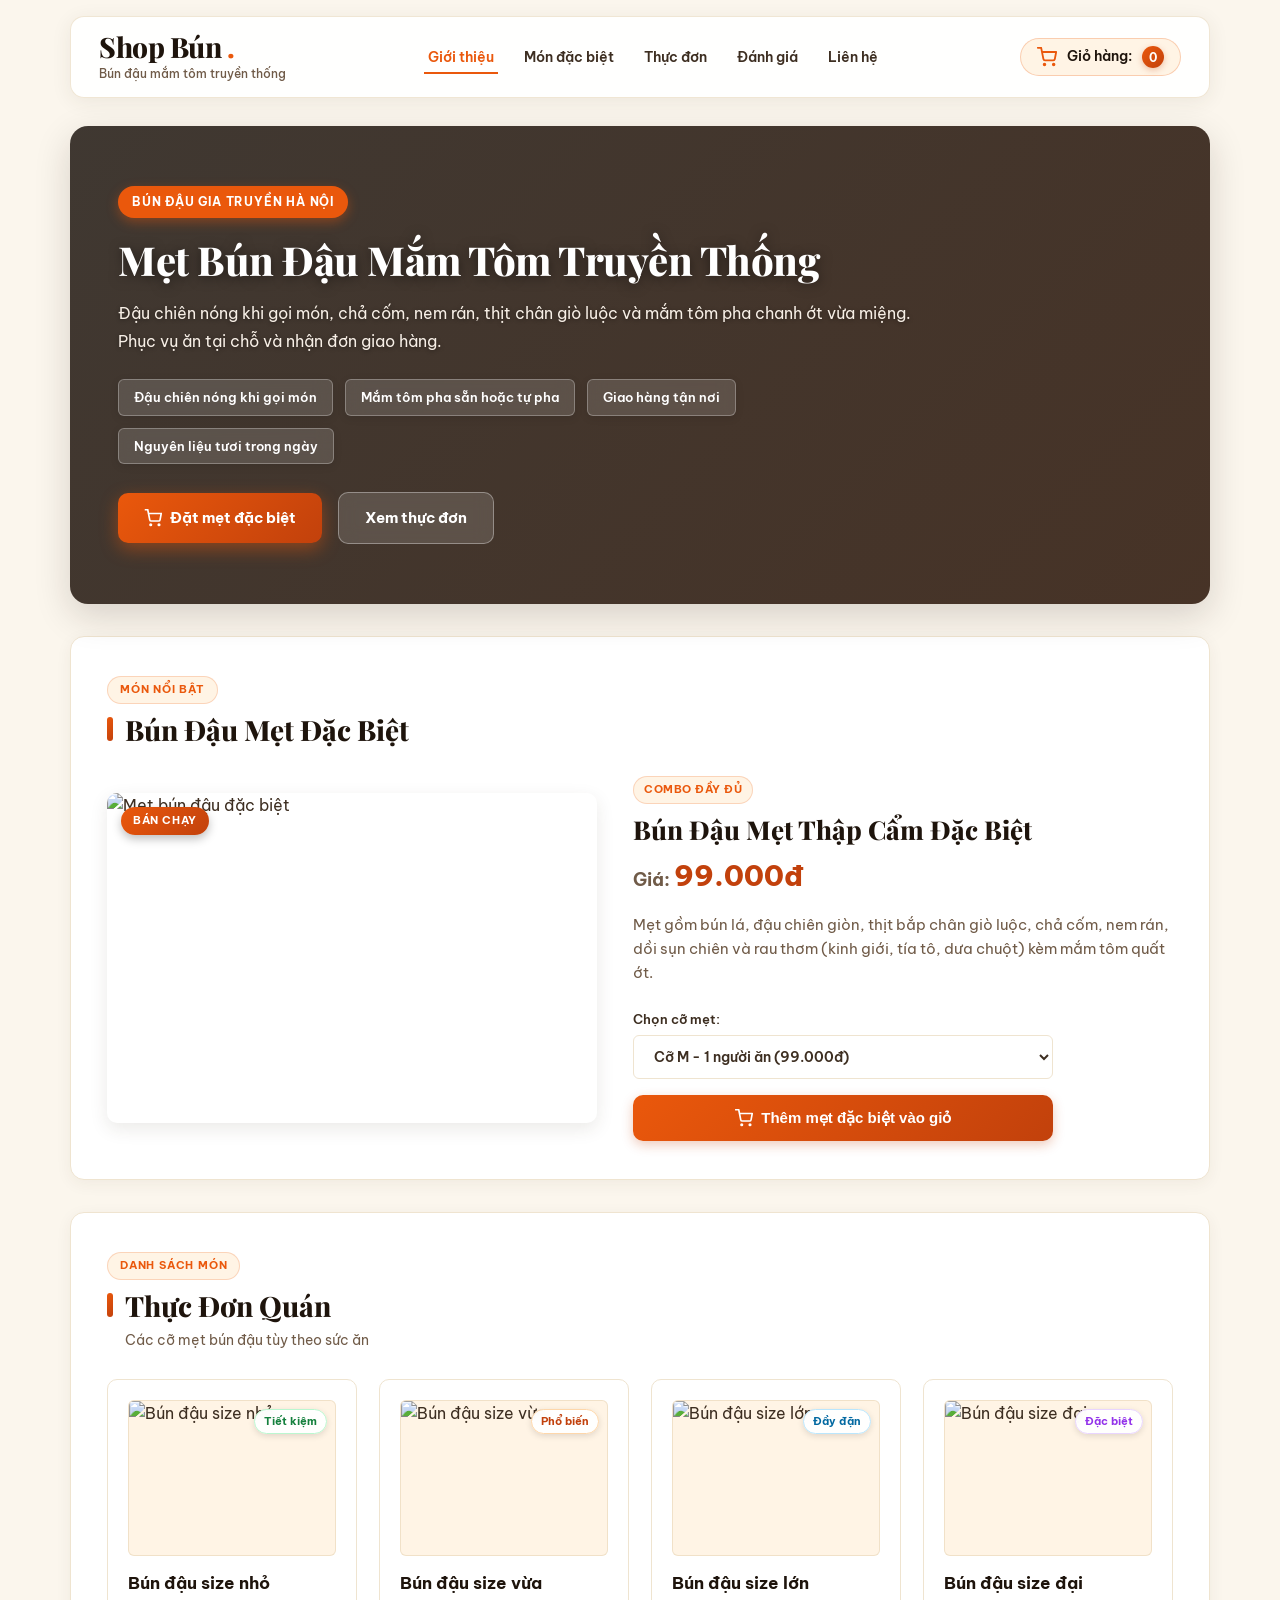
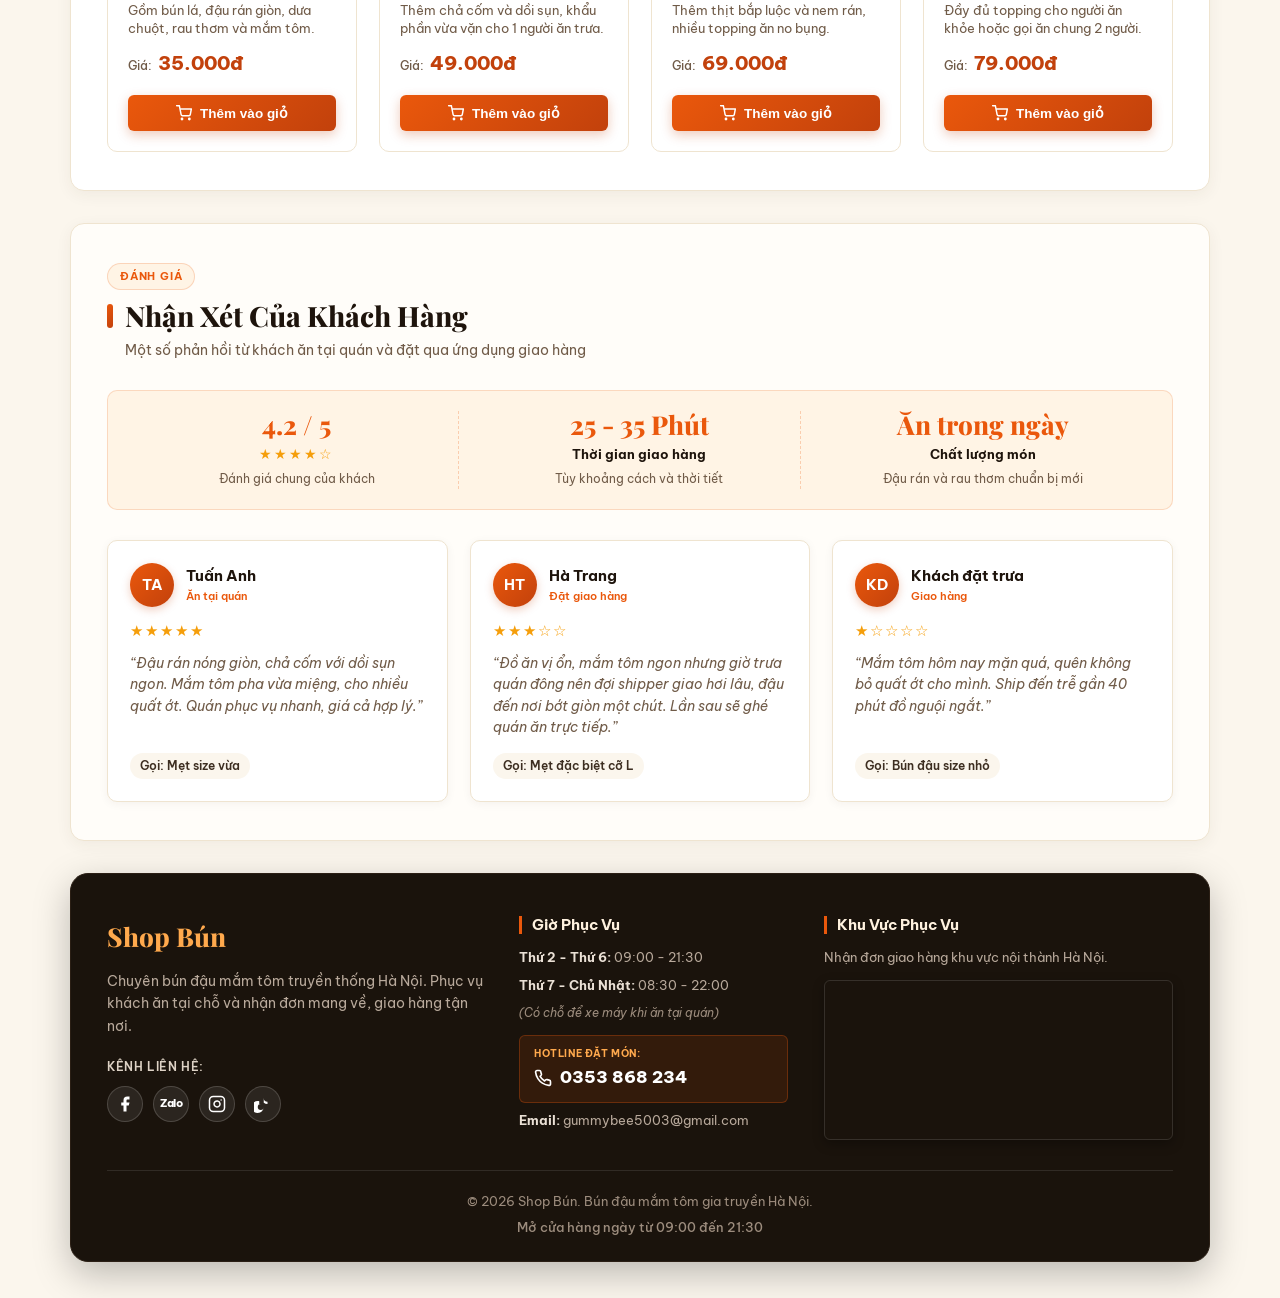
==== index.html @ 2c9afb40 "Refactor project: modularize css and js, prefix ml-, natural reviews" ====
<!DOCTYPE html>
<html lang="vi">

<head>
    <meta charset="UTF-8">
    <meta name="viewport" content="width=device-width, initial-scale=1.0">
    <title>Shop Bún - Bún Đậu Mắm Tôm Hà Nội</title>
    <link rel="preconnect" href="https://fonts.googleapis.com">
    <link rel="preconnect" href="https://fonts.gstatic.com" crossorigin>
    <link href="https://fonts.googleapis.com/css2?family=Be+Vietnam+Pro:wght@400;500;600;700;800&family=Playfair+Display:ital,wght@0,600;0,700;0,800;1,600&display=swap"
        rel="stylesheet">
    <link rel="stylesheet" href="css/main.css">
</head>

<body class="ml-body">

    <div class="ml-page-wrapper">

        <!-- Navigation bar -->
        <header class="ml-site-header">
            <div class="ml-header-brand-wrap">
                <a href="#intro" class="ml-brand-link">
                    <h1 class="ml-brand-title">Shop Bún</h1>
                    <span class="ml-brand-tagline">Bún đậu mắm tôm truyền thống</span>
                </a>
            </div>

            <nav class="ml-main-nav" aria-label="Menu chính">
                <a href="#intro" class="ml-nav-link ml-nav-link--active">Giới thiệu</a>
                <a href="#featured" class="ml-nav-link">Món đặc biệt</a>
                <a href="#menu" class="ml-nav-link">Thực đơn</a>
                <a href="#reviews" class="ml-nav-link">Đánh giá</a>
                <a href="#contact" class="ml-nav-link">Liên hệ</a>
            </nav>

            <div class="ml-cart-status" title="Số lượng món trong giỏ hàng">
                <svg class="ml-cart-icon" width="20" height="20" viewBox="0 0 24 24" fill="none" stroke="currentColor"
                    stroke-width="2.2" stroke-linecap="round" stroke-linejoin="round">
                    <circle cx="9" cy="21" r="1"></circle>
                    <circle cx="20" cy="21" r="1"></circle>
                    <path d="M1 1h4l2.68 13.39a2 2 0 0 0 2 1.61h9.72a2 2 0 0 0 2-1.61L23 6H6"></path>
                </svg>
                <span class="ml-cart-label">Giỏ hàng:</span>
                <span id="ml-cart-count" class="ml-cart-badge">0</span>
            </div>
        </header>

        <!-- Hero banner -->
        <section id="intro" class="ml-hero-banner">
            <div class="ml-hero-content">
                <span class="ml-banner-pill">BÚN ĐẬU GIA TRUYỀN HÀ NỘI</span>
                <h2 class="ml-hero-title">Mẹt Bún Đậu Mắm Tôm Truyền Thống</h2>
                <p class="ml-hero-subtitle">
                    Đậu chiên nóng khi gọi món, chả cốm, nem rán, thịt chân giò luộc và mắm tôm pha chanh ớt vừa miệng. Phục vụ ăn tại chỗ và nhận đơn giao hàng.
                </p>

                <div class="ml-feature-badges">
                    <div class="ml-feature-item">Đậu chiên nóng khi gọi món</div>
                    <div class="ml-feature-item">Mắm tôm pha sẵn hoặc tự pha</div>
                    <div class="ml-feature-item">Giao hàng tận nơi</div>
                    <div class="ml-feature-item">Nguyên liệu tươi trong ngày</div>
                </div>

                <div class="ml-hero-actions">
                    <a href="#featured" class="ml-btn-hero ml-btn-hero--primary">
                        <svg width="18" height="18" viewBox="0 0 24 24" fill="none" stroke="currentColor" stroke-width="2.2">
                            <circle cx="9" cy="21" r="1"></circle>
                            <circle cx="20" cy="21" r="1"></circle>
                            <path d="M1 1h4l2.68 13.39a2 2 0 0 0 2 1.61h9.72a2 2 0 0 0 2-1.61L23 6H6"></path>
                        </svg>
                        Đặt mẹt đặc biệt
                    </a>
                    <a href="#menu" class="ml-btn-hero ml-btn-hero--secondary">Xem thực đơn</a>
                </div>
            </div>
        </section>

        <!-- Featured combo -->
        <section id="featured" class="ml-section-container">
            <div class="ml-section-header">
                <span class="ml-sub-heading-pill">MÓN NỔI BẬT</span>
                <h2 class="ml-section-title">Bún Đậu Mẹt Đặc Biệt</h2>
            </div>

            <div class="ml-featured-product">
                <div class="ml-featured-media">
                    <img class="ml-featured-img"
                        src="https://cms.junglebosstours.com/assets/9f3c4c7c-4056-4eff-b8dd-c83500150b62?format=webp"
                        alt="Mẹt bún đậu đặc biệt">
                    <span class="ml-ribbon-badge">BÁN CHẠY</span>
                </div>

                <div class="ml-featured-info">
                    <span class="ml-item-tag">COMBO ĐẦY ĐỦ</span>
                    <h3 class="ml-product-title">Bún Đậu Mẹt Thập Cẩm Đặc Biệt</h3>
                    <p class="ml-price">Giá: <span id="ml-featured-price" class="ml-price-value">99.000đ</span></p>
                    <p class="ml-product-desc">
                        Mẹt gồm bún lá, đậu chiên giòn, thịt bắp chân giò luộc, chả cốm, nem rán, dồi sụn chiên và rau thơm (kinh giới, tía tô, dưa chuột) kèm mắm tôm quất ớt.
                    </p>

                    <div class="ml-order-controls">
                        <div class="ml-select-group">
                            <label for="ml-size-select" class="ml-select-label">Chọn cỡ mẹt:</label>
                            <select id="ml-size-select" class="ml-select-control">
                                <option value="M">Cỡ M - 1 người ăn (99.000đ)</option>
                                <option value="L">Cỡ L - 1 đến 2 người (139.000đ)</option>
                                <option value="XL">Cỡ XL - 2 đến 3 người (189.000đ)</option>
                                <option value="XXL">Cỡ XXL - 3 đến 4 người (249.000đ)</option>
                            </select>
                        </div>

                        <button id="ml-btn-add-featured" class="ml-btn-buy ml-btn-buy--primary" type="button">
                            <svg class="ml-btn-icon" width="18" height="18" viewBox="0 0 24 24" fill="none" stroke="currentColor"
                                stroke-width="2.2" stroke-linecap="round" stroke-linejoin="round">
                                <circle cx="9" cy="21" r="1"></circle>
                                <circle cx="20" cy="21" r="1"></circle>
                                <path d="M1 1h4l2.68 13.39a2 2 0 0 0 2 1.61h9.72a2 2 0 0 0 2-1.61L23 6H6"></path>
                            </svg>
                            <span>Thêm mẹt đặc biệt vào giỏ</span>
                        </button>
                    </div>
                </div>
            </div>
        </section>

        <!-- Menu list -->
        <section id="menu" class="ml-section-container">
            <div class="ml-section-header">
                <span class="ml-sub-heading-pill">DANH SÁCH MÓN</span>
                <h2 class="ml-section-title">Thực Đơn Quán</h2>
                <p class="ml-section-subtitle">Các cỡ mẹt bún đậu tùy theo sức ăn</p>
            </div>

            <div class="ml-product-list">

                <div class="ml-product-card">
                    <div class="ml-product-thumb">
                        <img class="ml-product-img"
                            src="https://cms.junglebosstours.com/assets/9f3c4c7c-4056-4eff-b8dd-c83500150b62?format=webp"
                            alt="Bún đậu size nhỏ">
                        <span class="ml-card-tag ml-card-tag--save">Tiết kiệm</span>
                    </div>
                    <div class="ml-product-details">
                        <h3 class="ml-product-title">Bún đậu size nhỏ</h3>
                        <p class="ml-product-snippet">Gồm bún lá, đậu rán giòn, dưa chuột, rau thơm và mắm tôm.</p>
                        <div class="ml-price-row">
                            <span class="ml-price-label">Giá:</span>
                            <span class="ml-price">35.000đ</span>
                        </div>
                    </div>
                    <button class="ml-btn-buy ml-btn-buy--card" data-name="Bún đậu size nhỏ" type="button">
                        <svg class="ml-btn-icon" width="16" height="16" viewBox="0 0 24 24" fill="none" stroke="currentColor" stroke-width="2.2" stroke-linecap="round" stroke-linejoin="round">
                            <circle cx="9" cy="21" r="1"></circle>
                            <circle cx="20" cy="21" r="1"></circle>
                            <path d="M1 1h4l2.68 13.39a2 2 0 0 0 2 1.61h9.72a2 2 0 0 0 2-1.61L23 6H6"></path>
                        </svg>
                        <span>Thêm vào giỏ</span>
                    </button>
                </div>

                <div class="ml-product-card">
                    <div class="ml-product-thumb">
                        <img class="ml-product-img"
                            src="https://cms.junglebosstours.com/assets/9f3c4c7c-4056-4eff-b8dd-c83500150b62?format=webp"
                            alt="Bún đậu size vừa">
                        <span class="ml-card-tag ml-card-tag--popular">Phổ biến</span>
                    </div>
                    <div class="ml-product-details">
                        <h3 class="ml-product-title">Bún đậu size vừa</h3>
                        <p class="ml-product-snippet">Thêm chả cốm và dồi sụn, khẩu phần vừa vặn cho 1 người ăn trưa.</p>
                        <div class="ml-price-row">
                            <span class="ml-price-label">Giá:</span>
                            <span class="ml-price">49.000đ</span>
                        </div>
                    </div>
                    <button class="ml-btn-buy ml-btn-buy--card" data-name="Bún đậu size vừa" type="button">
                        <svg class="ml-btn-icon" width="16" height="16" viewBox="0 0 24 24" fill="none" stroke="currentColor" stroke-width="2.2" stroke-linecap="round" stroke-linejoin="round">
                            <circle cx="9" cy="21" r="1"></circle>
                            <circle cx="20" cy="21" r="1"></circle>
                            <path d="M1 1h4l2.68 13.39a2 2 0 0 0 2 1.61h9.72a2 2 0 0 0 2-1.61L23 6H6"></path>
                        </svg>
                        <span>Thêm vào giỏ</span>
                    </button>
                </div>

                <div class="ml-product-card">
                    <div class="ml-product-thumb">
                        <img class="ml-product-img"
                            src="https://cms.junglebosstours.com/assets/9f3c4c7c-4056-4eff-b8dd-c83500150b62?format=webp"
                            alt="Bún đậu size lớn">
                        <span class="ml-card-tag ml-card-tag--full">Đầy đặn</span>
                    </div>
                    <div class="ml-product-details">
                        <h3 class="ml-product-title">Bún đậu size lớn</h3>
                        <p class="ml-product-snippet">Thêm thịt bắp luộc và nem rán, nhiều topping ăn no bụng.</p>
                        <div class="ml-price-row">
                            <span class="ml-price-label">Giá:</span>
                            <span class="ml-price">69.000đ</span>
                        </div>
                    </div>
                    <button class="ml-btn-buy ml-btn-buy--card" data-name="Bún đậu size lớn" type="button">
                        <svg class="ml-btn-icon" width="16" height="16" viewBox="0 0 24 24" fill="none" stroke="currentColor" stroke-width="2.2" stroke-linecap="round" stroke-linejoin="round">
                            <circle cx="9" cy="21" r="1"></circle>
                            <circle cx="20" cy="21" r="1"></circle>
                            <path d="M1 1h4l2.68 13.39a2 2 0 0 0 2 1.61h9.72a2 2 0 0 0 2-1.61L23 6H6"></path>
                        </svg>
                        <span>Thêm vào giỏ</span>
                    </button>
                </div>

                <div class="ml-product-card">
                    <div class="ml-product-thumb">
                        <img class="ml-product-img"
                            src="https://cms.junglebosstours.com/assets/9f3c4c7c-4056-4eff-b8dd-c83500150b62?format=webp"
                            alt="Bún đậu size đại">
                        <span class="ml-card-tag ml-card-tag--special">Đặc biệt</span>
                    </div>
                    <div class="ml-product-details">
                        <h3 class="ml-product-title">Bún đậu size đại</h3>
                        <p class="ml-product-snippet">Đầy đủ topping cho người ăn khỏe hoặc gọi ăn chung 2 người.</p>
                        <div class="ml-price-row">
                            <span class="ml-price-label">Giá:</span>
                            <span class="ml-price">79.000đ</span>
                        </div>
                    </div>
                    <button class="ml-btn-buy ml-btn-buy--card" data-name="Bún đậu size đại" type="button">
                        <svg class="ml-btn-icon" width="16" height="16" viewBox="0 0 24 24" fill="none" stroke="currentColor" stroke-width="2.2" stroke-linecap="round" stroke-linejoin="round">
                            <circle cx="9" cy="21" r="1"></circle>
                            <circle cx="20" cy="21" r="1"></circle>
                            <path d="M1 1h4l2.68 13.39a2 2 0 0 0 2 1.61h9.72a2 2 0 0 0 2-1.61L23 6H6"></path>
                        </svg>
                        <span>Thêm vào giỏ</span>
                    </button>
                </div>

            </div>
        </section>

        <!-- Customer reviews: 5 sao, 3 sao, 1 sao -->
        <section id="reviews" class="ml-section-container ml-reviews-section">
            <div class="ml-section-header">
                <span class="ml-sub-heading-pill">ĐÁNH GIÁ</span>
                <h2 class="ml-section-title">Nhận Xét Của Khách Hàng</h2>
                <p class="ml-section-subtitle">Một số phản hồi từ khách ăn tại quán và đặt qua ứng dụng giao hàng</p>
            </div>

            <div class="ml-trust-stats-bar">
                <div class="ml-stat-box">
                    <span class="ml-stat-number">4.2 / 5</span>
                    <span class="ml-stat-stars">★★★★☆</span>
                    <span class="ml-stat-desc">Đánh giá chung của khách</span>
                </div>
                <div class="ml-stat-box">
                    <span class="ml-stat-number">25 - 35 Phút</span>
                    <span class="ml-stat-label">Thời gian giao hàng</span>
                    <span class="ml-stat-desc">Tùy khoảng cách và thời tiết</span>
                </div>
                <div class="ml-stat-box">
                    <span class="ml-stat-number">Ăn trong ngày</span>
                    <span class="ml-stat-label">Chất lượng món</span>
                    <span class="ml-stat-desc">Đậu rán và rau thơm chuẩn bị mới</span>
                </div>
            </div>

            <div class="ml-reviews-grid">
                <!-- Review 1: 5 sao khen ngợi -->
                <div class="ml-review-card">
                    <div class="ml-review-header">
                        <div class="ml-reviewer-avatar">TA</div>
                        <div class="ml-reviewer-meta">
                            <h4 class="ml-reviewer-name">Tuấn Anh</h4>
                            <span class="ml-reviewer-badge">Ăn tại quán</span>
                        </div>
                    </div>
                    <div class="ml-review-stars">★★★★★</div>
                    <p class="ml-review-comment">
                        “Đậu rán nóng giòn, chả cốm với dồi sụn ngon. Mắm tôm pha vừa miệng, cho nhiều quất ớt. Quán phục vụ nhanh, giá cả hợp lý.”
                    </p>
                    <span class="ml-review-dish">Gọi: Mẹt size vừa</span>
                </div>

                <!-- Review 2: 3 sao đồng tình kèm góp ý -->
                <div class="ml-review-card">
                    <div class="ml-review-header">
                        <div class="ml-reviewer-avatar">HT</div>
                        <div class="ml-reviewer-meta">
                            <h4 class="ml-reviewer-name">Hà Trang</h4>
                            <span class="ml-reviewer-badge">Đặt giao hàng</span>
                        </div>
                    </div>
                    <div class="ml-review-stars">★★★☆☆</div>
                    <p class="ml-review-comment">
                        “Đồ ăn vị ổn, mắm tôm ngon nhưng giờ trưa quán đông nên đợi shipper giao hơi lâu, đậu đến nơi bớt giòn một chút. Lần sau sẽ ghé quán ăn trực tiếp.”
                    </p>
                    <span class="ml-review-dish">Gọi: Mẹt đặc biệt cỡ L</span>
                </div>

                <!-- Review 3: 1 sao chê bai -->
                <div class="ml-review-card">
                    <div class="ml-review-header">
                        <div class="ml-reviewer-avatar">KD</div>
                        <div class="ml-reviewer-meta">
                            <h4 class="ml-reviewer-name">Khách đặt trưa</h4>
                            <span class="ml-reviewer-badge">Giao hàng</span>
                        </div>
                    </div>
                    <div class="ml-review-stars">★☆☆☆☆</div>
                    <p class="ml-review-comment">
                        “Mắm tôm hôm nay mặn quá, quên không bỏ quất ớt cho mình. Ship đến trễ gần 40 phút đồ nguội ngắt.”
                    </p>
                    <span class="ml-review-dish">Gọi: Bún đậu size nhỏ</span>
                </div>
            </div>
        </section>

        <!-- Footer -->
        <footer id="contact" class="ml-site-footer">
            <div class="ml-footer-grid">
                <div class="ml-footer-col ml-footer-col--brand">
                    <h3 class="ml-footer-title">Shop Bún</h3>
                    <p class="ml-footer-desc">
                        Chuyên bún đậu mắm tôm truyền thống Hà Nội. Phục vụ khách ăn tại chỗ và nhận đơn mang về, giao hàng tận nơi.
                    </p>

                    <div class="ml-social-block">
                        <span class="ml-social-label">Kênh liên hệ:</span>
                        <div class="ml-social-links">
                            <a href="https://facebook.com" target="_blank" rel="noopener" class="ml-social-btn" aria-label="Facebook">
                                <svg width="18" height="18" viewBox="0 0 24 24" fill="currentColor">
                                    <path d="M18 2h-3a5 5 0 0 0-5 5v3H7v4h3v8h4v-8h3l1-4h-4V7a1 1 0 0 1 1-1h3z"></path>
                                </svg>
                            </a>
                            <a href="https://zalo.me" target="_blank" rel="noopener" class="ml-social-btn" aria-label="Zalo">
                                <span class="ml-zalo-text">Zalo</span>
                            </a>
                            <a href="https://instagram.com" target="_blank" rel="noopener" class="ml-social-btn" aria-label="Instagram">
                                <svg width="18" height="18" viewBox="0 0 24 24" fill="none" stroke="currentColor" stroke-width="2" stroke-linecap="round" stroke-linejoin="round">
                                    <rect x="2" y="2" width="20" height="20" rx="5" ry="5"></rect>
                                    <path d="M16 11.37A4 4 0 1 1 12.63 8 4 4 0 0 1 16 11.37z"></path>
                                    <line x1="17.5" y1="6.5" x2="17.51" y2="6.5"></line>
                                </svg>
                            </a>
                            <a href="https://tiktok.com" target="_blank" rel="noopener" class="ml-social-btn" aria-label="TikTok">
                                <svg width="18" height="18" viewBox="0 0 24 24" fill="currentColor">
                                    <path d="M9 12a4 4 0 1 0 4 4V4a5 5 0 0 0 5 5v3a8 8 0 0 1-5-1.7V16a8 8 0 1 1-8-8c.7 0 1.4.1 2 .3V12z"></path>
                                </svg>
                            </a>
                        </div>
                    </div>
                </div>

                <div class="ml-footer-col">
                    <h4 class="ml-footer-heading">Giờ Phục Vụ</h4>
                    <ul class="ml-footer-info-list">
                        <li><strong>Thứ 2 - Thứ 6:</strong> 09:00 - 21:30</li>
                        <li><strong>Thứ 7 - Chủ Nhật:</strong> 08:30 - 22:00</li>
                        <li><em>(Có chỗ để xe máy khi ăn tại quán)</em></li>
                        <li class="ml-hotline-box">
                            <span class="ml-hotline-tag">HOTLINE ĐẶT MÓN:</span>
                            <a href="tel:0353868234" class="ml-phone-link">
                                <svg width="18" height="18" viewBox="0 0 24 24" fill="none" stroke="currentColor" stroke-width="2.2" stroke-linecap="round" stroke-linejoin="round">
                                    <path d="M22 16.92v3a2 2 0 0 1-2.18 2 19.79 19.79 0 0 1-8.63-3.07 19.5 19.5 0 0 1-6-6 19.79 19.79 0 0 1-3.07-8.67A2 2 0 0 1 4.11 2h3a2 2 0 0 1 2 1.72 12.84 12.84 0 0 0 .7 2.81 2 2 0 0 1-.45 2.11L8.09 9.91a16 16 0 0 0 6 6l1.27-1.27a2 2 0 0 1 2.11-.45 12.84 12.84 0 0 0 2.81.7A2 2 0 0 1 22 16.92z"></path>
                                </svg>
                                0353 868 234
                            </a>
                        </li>
                        <li><strong>Email:</strong> gummybee5003@gmail.com</li>
                    </ul>
                </div>

                <div class="ml-footer-col">
                    <h4 class="ml-footer-heading">Khu Vực Phục Vụ</h4>
                    <p class="ml-address-text">
                        Nhận đơn giao hàng khu vực nội thành Hà Nội.
                    </p>
                    <div class="ml-map-embed">
                        <iframe 
                            src="https://www.google.com/maps/embed?pb=!1m18!1m12!1m3!1d119175.27419163655!2d105.7469279!3d21.028511!2m3!1f0!2f0!3f0!3m2!1i1024!2i768!4f13.1!3m3!1m2!1s0x3135ab9bd8161ae9%3A0x47d51d1e310e9494!2zSMOgIE7hu5lpLCBWaeG7h3QgTmFt!5e0!3m2!1svi!2s!4v1700000000000" 
                            width="100%" 
                            height="150" 
                            style="border:0; border-radius: 8px;" 
                            allowfullscreen="" 
                            loading="lazy" 
                            referrerpolicy="no-referrer-when-downgrade"
                            title="Bản đồ khu vực Hà Nội">
                        </iframe>
                    </div>
                </div>
            </div>

            <div class="ml-footer-bottom">
                <div class="ml-footer-bottom-flex">
                    <p>© 2026 Shop Bún. Bún đậu mắm tôm gia truyền Hà Nội.</p>
                    <p class="ml-sub-guarantee">Mở cửa hàng ngày từ 09:00 đến 21:30</p>
                </div>
            </div>
        </footer>

    </div>

    <div id="ml-toast" class="ml-toast-notification" role="status" aria-live="polite"></div>

    <script src="js/toast.js"></script>
    <script src="js/cart.js"></script>
    <script src="js/pricing.js"></script>
    <script src="js/scrollspy.js"></script>
    <script src="js/main.js"></script>
</body>

</html>
---- css/main.css ----
@import "./variables.css";
@import "./reset.css";
@import "./header.css";
@import "./hero.css";
@import "./products.css";
@import "./reviews.css";
@import "./footer.css";
@import "./toast.css";
@import "./responsive.css";
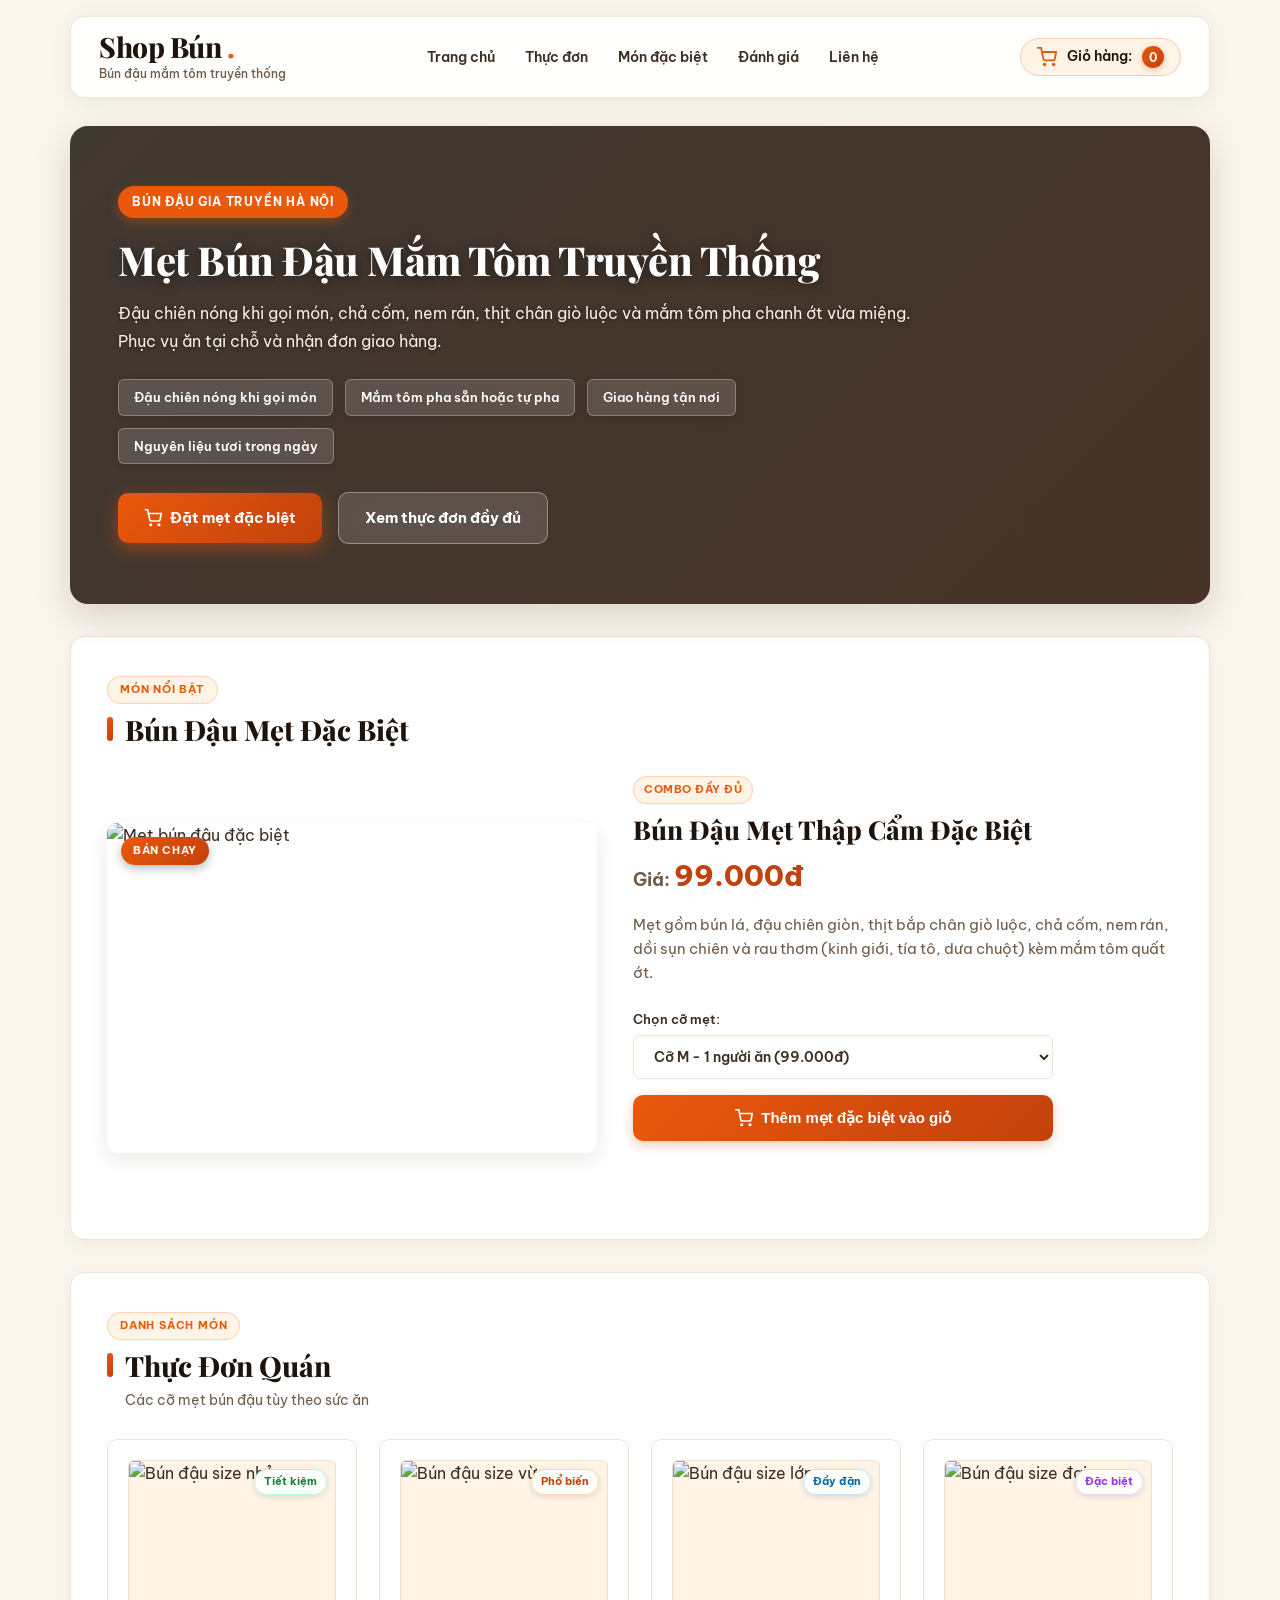
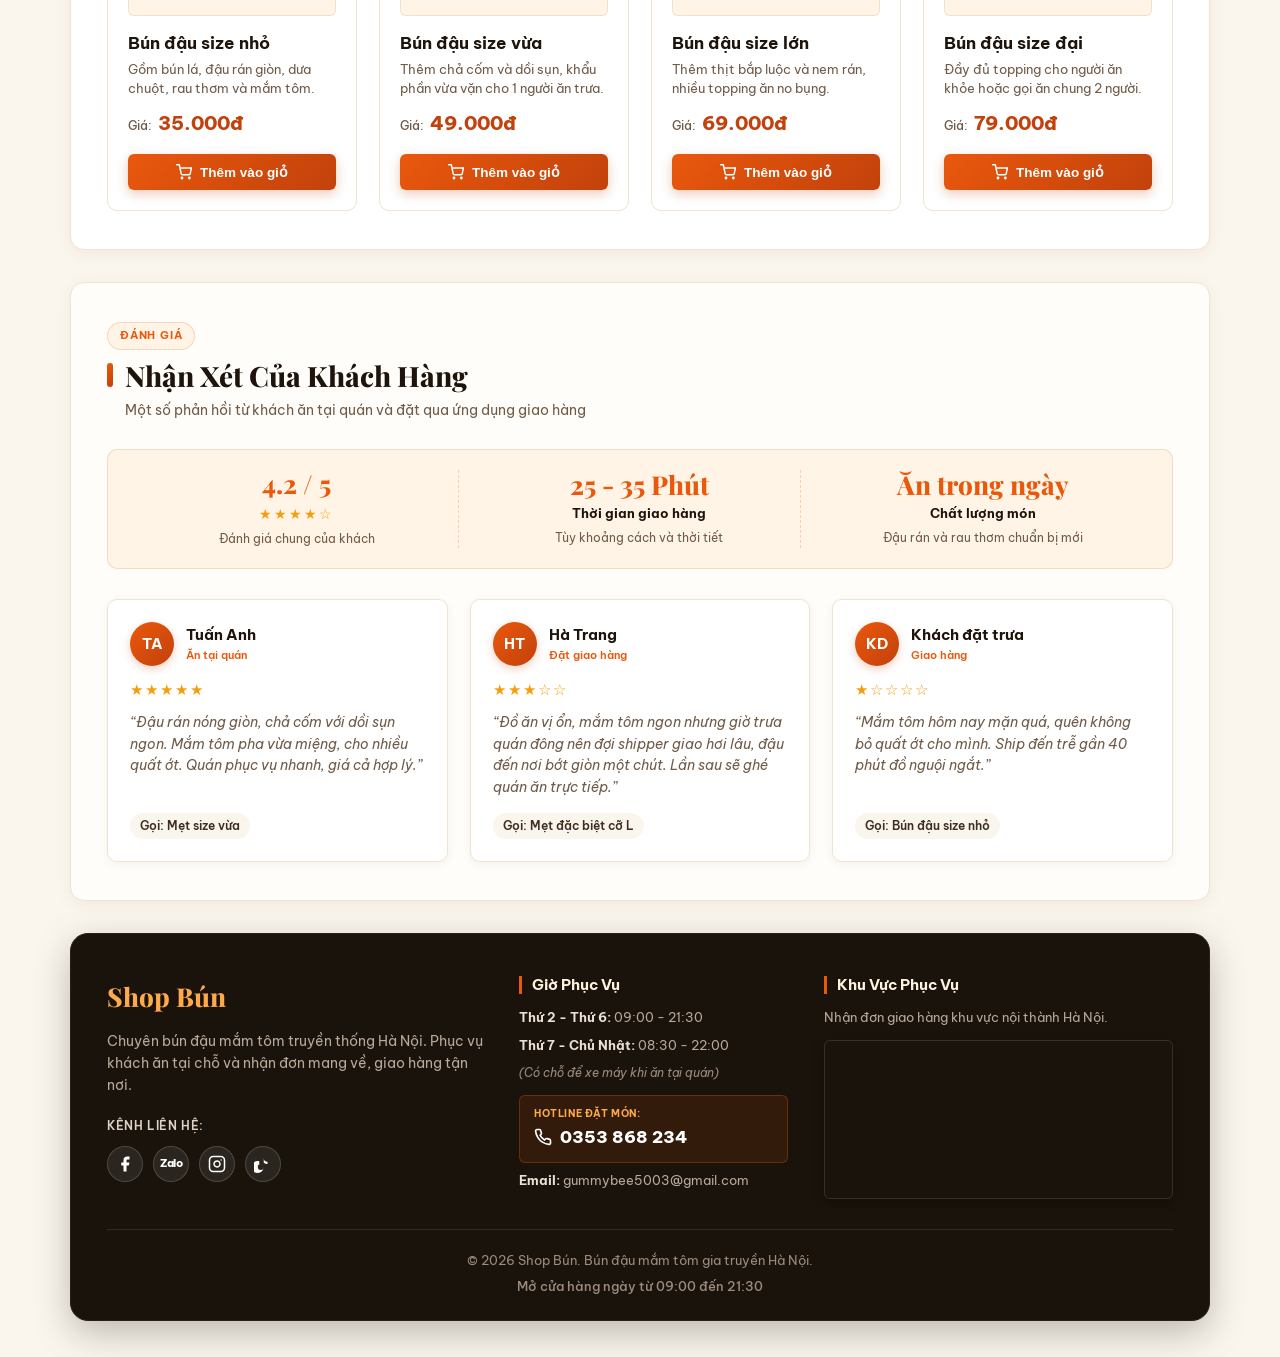
==== commit 9089ebda: "feat: hoan thien collection page, product detail page va cap nhat Hoc.md" ====
--- a/index.html
+++ b/index.html
@@ -26,9 +26,9 @@
             </div>
 
             <nav class="ml-main-nav" aria-label="Menu chính">
-                <a href="#intro" class="ml-nav-link ml-nav-link--active">Giới thiệu</a>
-                <a href="#featured" class="ml-nav-link">Món đặc biệt</a>
-                <a href="#menu" class="ml-nav-link">Thực đơn</a>
+                <a href="index.html" class="ml-nav-link ml-nav-link--active">Trang chủ</a>
+                <a href="collection.html" class="ml-nav-link">Thực đơn</a>
+                <a href="product-detail.html" class="ml-nav-link">Món đặc biệt</a>
                 <a href="#reviews" class="ml-nav-link">Đánh giá</a>
                 <a href="#contact" class="ml-nav-link">Liên hệ</a>
             </nav>
@@ -62,7 +62,7 @@
                 </div>
 
                 <div class="ml-hero-actions">
-                    <a href="#featured" class="ml-btn-hero ml-btn-hero--primary">
+                    <a href="product-detail.html" class="ml-btn-hero ml-btn-hero--primary">
                         <svg width="18" height="18" viewBox="0 0 24 24" fill="none" stroke="currentColor" stroke-width="2.2">
                             <circle cx="9" cy="21" r="1"></circle>
                             <circle cx="20" cy="21" r="1"></circle>
@@ -70,7 +70,7 @@
                         </svg>
                         Đặt mẹt đặc biệt
                     </a>
-                    <a href="#menu" class="ml-btn-hero ml-btn-hero--secondary">Xem thực đơn</a>
+                    <a href="collection.html" class="ml-btn-hero ml-btn-hero--secondary">Xem thực đơn đầy đủ</a>
                 </div>
             </div>
         </section>
@@ -118,6 +118,9 @@
                             </svg>
                             <span>Thêm mẹt đặc biệt vào giỏ</span>
                         </button>
+                        <a href="product-detail.html" class="ml-btn-hero ml-btn-hero--secondary" style="text-align: center; justify-content: center; font-size: 13.5px; padding: 10px 18px;">
+                            Tùy chỉnh topping &amp; xem chi tiết &rarr;
+                        </a>
                     </div>
                 </div>
             </div>
